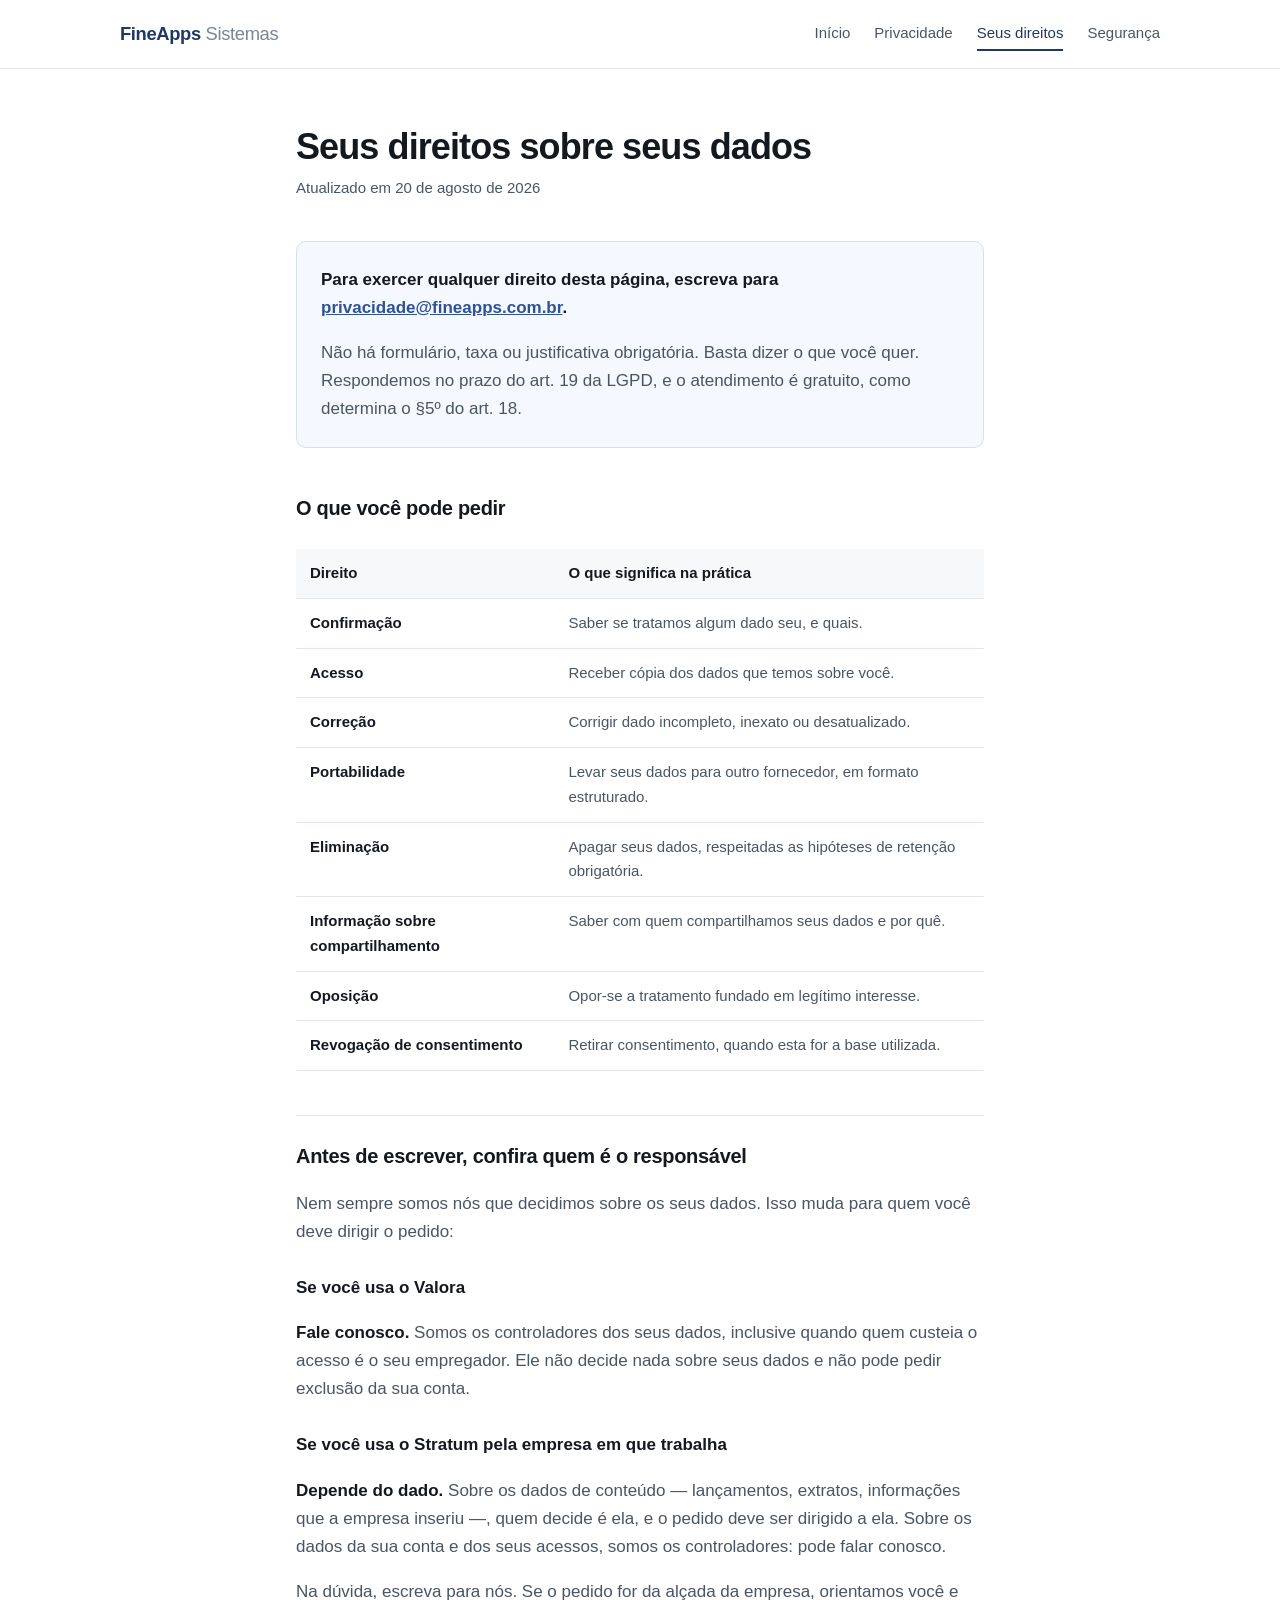
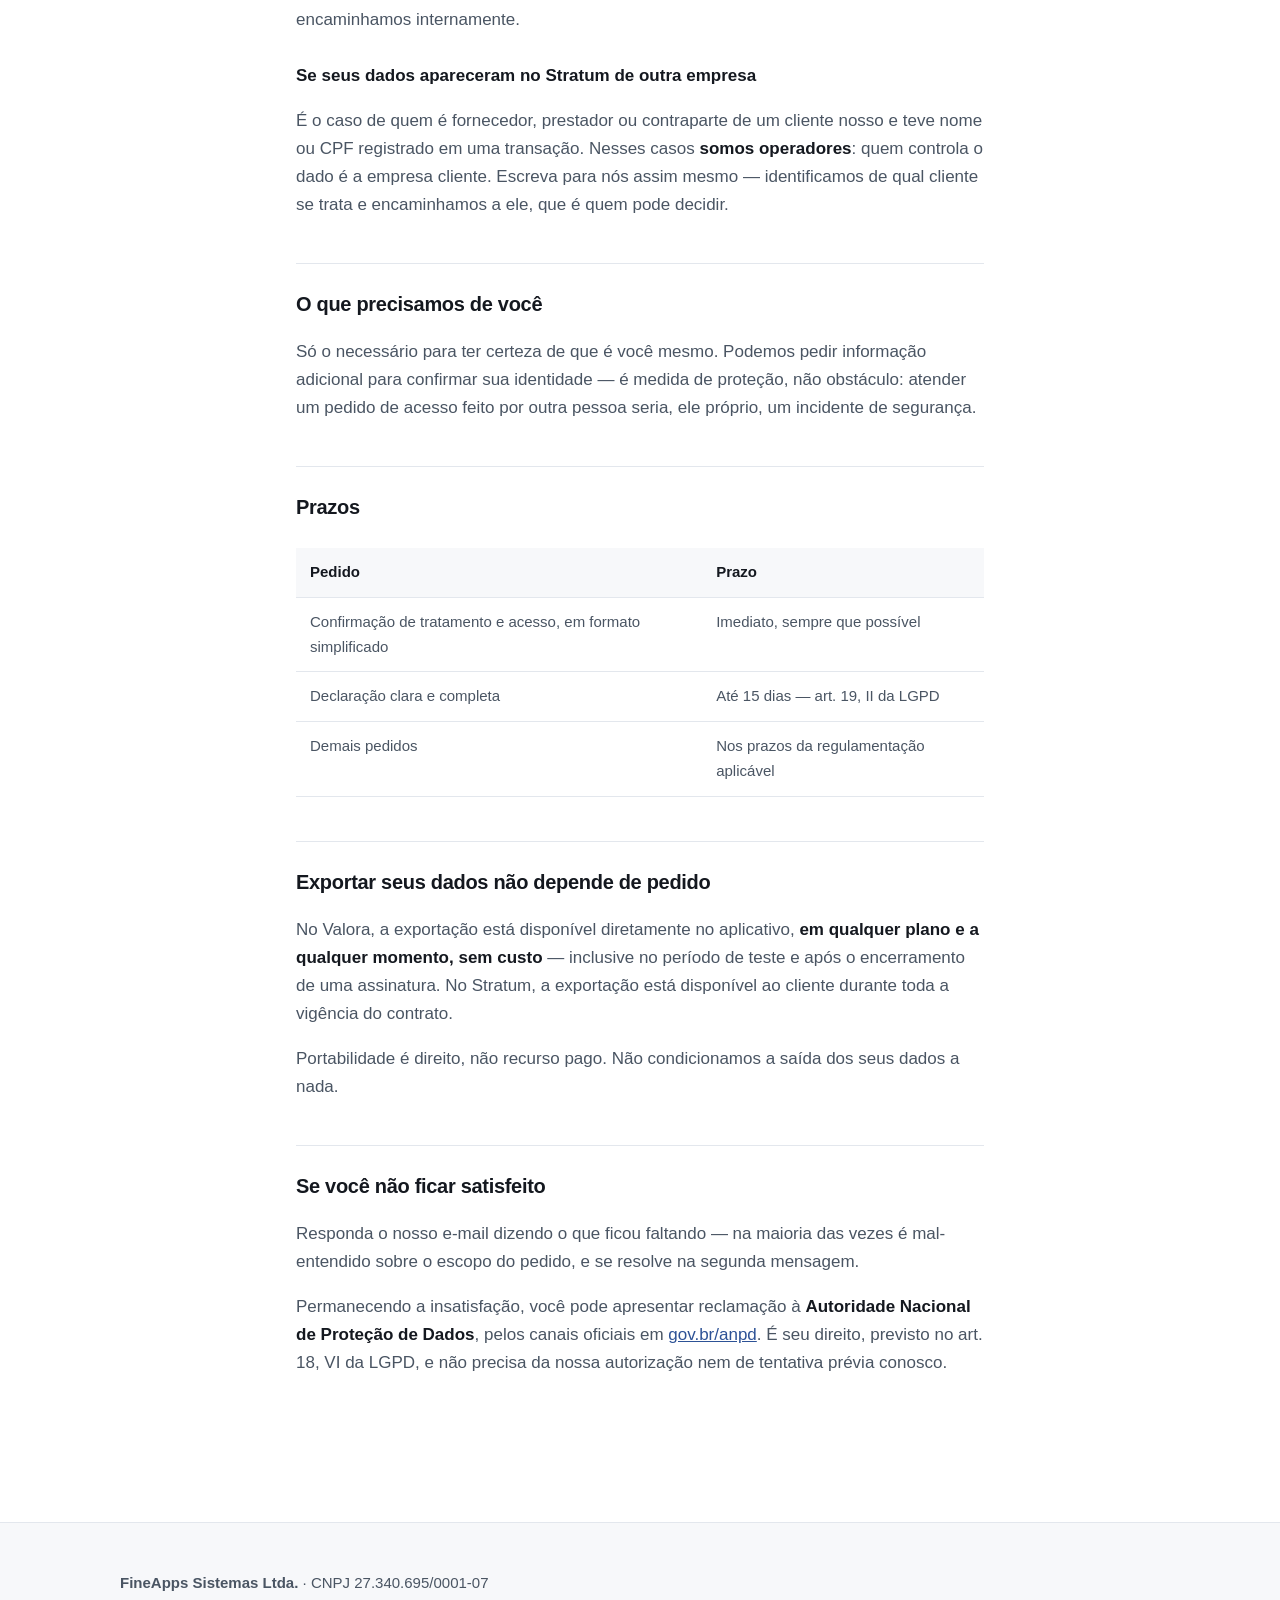
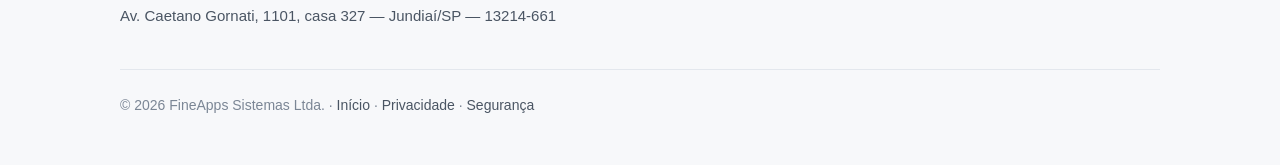
==== direitos.html @ 84ca92c9 "Add files via upload" ====
<!DOCTYPE html>
<html lang="pt-BR">
<head>
<meta charset="utf-8">
<meta name="viewport" content="width=device-width, initial-scale=1">
<title>Seus direitos sobre seus dados — FineApps Sistemas</title>
<meta name="description" content="Como exercer seus direitos de titular de dados pessoais junto à FineApps Sistemas Ltda.">
<link rel="stylesheet" href="style.css">
</head>
<body>

<a class="pular-para-conteudo" href="#conteudo">Pular para o conteúdo</a>

<header class="cabecalho">
  <div class="envoltorio">
    <a class="marca" href="index.html">FineApps <span>Sistemas</span></a>
    <nav class="navegacao" aria-label="Principal">
      <a href="index.html">Início</a>
      <a href="privacidade.html">Privacidade</a>
      <a href="direitos.html" aria-current="page">Seus direitos</a>
      <a href="seguranca.html">Segurança</a>
    </nav>
  </div>
</header>

<main id="conteudo" class="documento-longo">
  <div class="envoltorio coluna-texto">

    <h1>Seus direitos sobre seus dados</h1>
    <p class="vigencia">Atualizado em 20 de agosto de 2026</p>

    <div class="caixa">
      <p><strong>Para exercer qualquer direito desta página, escreva para
      <a class="email" href="mailto:privacidade@fineapps.com.br">privacidade@fineapps.com.br</a>.</strong></p>
      <p>
        Não há formulário, taxa ou justificativa obrigatória. Basta dizer o que você quer.
        Respondemos no prazo do art. 19 da LGPD, e o atendimento é gratuito, como determina
        o §5º do art. 18.
      </p>
    </div>

    <h2>O que você pode pedir</h2>

    <div class="tabela-envoltorio">
    <table>
      <thead>
        <tr><th>Direito</th><th>O que significa na prática</th></tr>
      </thead>
      <tbody>
        <tr>
          <td><strong>Confirmação</strong></td>
          <td>Saber se tratamos algum dado seu, e quais.</td>
        </tr>
        <tr>
          <td><strong>Acesso</strong></td>
          <td>Receber cópia dos dados que temos sobre você.</td>
        </tr>
        <tr>
          <td><strong>Correção</strong></td>
          <td>Corrigir dado incompleto, inexato ou desatualizado.</td>
        </tr>
        <tr>
          <td><strong>Portabilidade</strong></td>
          <td>Levar seus dados para outro fornecedor, em formato estruturado.</td>
        </tr>
        <tr>
          <td><strong>Eliminação</strong></td>
          <td>Apagar seus dados, respeitadas as hipóteses de retenção obrigatória.</td>
        </tr>
        <tr>
          <td><strong>Informação sobre compartilhamento</strong></td>
          <td>Saber com quem compartilhamos seus dados e por quê.</td>
        </tr>
        <tr>
          <td><strong>Oposição</strong></td>
          <td>Opor-se a tratamento fundado em legítimo interesse.</td>
        </tr>
        <tr>
          <td><strong>Revogação de consentimento</strong></td>
          <td>Retirar consentimento, quando esta for a base utilizada.</td>
        </tr>
      </tbody>
    </table>
    </div>

    <h2>Antes de escrever, confira quem é o responsável</h2>
    <p>
      Nem sempre somos nós que decidimos sobre os seus dados. Isso muda para quem você deve
      dirigir o pedido:
    </p>

    <h3>Se você usa o Valora</h3>
    <p>
      <strong>Fale conosco.</strong> Somos os controladores dos seus dados, inclusive quando quem
      custeia o acesso é o seu empregador. Ele não decide nada sobre seus dados e não pode pedir
      exclusão da sua conta.
    </p>

    <h3>Se você usa o Stratum pela empresa em que trabalha</h3>
    <p>
      <strong>Depende do dado.</strong> Sobre os dados de conteúdo — lançamentos, extratos,
      informações que a empresa inseriu —, quem decide é ela, e o pedido deve ser dirigido a ela.
      Sobre os dados da sua conta e dos seus acessos, somos os controladores: pode falar conosco.
    </p>
    <p>
      Na dúvida, escreva para nós. Se o pedido for da alçada da empresa, orientamos você e
      encaminhamos internamente.
    </p>

    <h3>Se seus dados apareceram no Stratum de outra empresa</h3>
    <p>
      É o caso de quem é fornecedor, prestador ou contraparte de um cliente nosso e teve nome ou
      CPF registrado em uma transação. Nesses casos <strong>somos operadores</strong>: quem
      controla o dado é a empresa cliente. Escreva para nós assim mesmo — identificamos de qual
      cliente se trata e encaminhamos a ele, que é quem pode decidir.
    </p>

    <h2>O que precisamos de você</h2>
    <p>
      Só o necessário para ter certeza de que é você mesmo. Podemos pedir informação adicional
      para confirmar sua identidade — é medida de proteção, não obstáculo: atender um pedido de
      acesso feito por outra pessoa seria, ele próprio, um incidente de segurança.
    </p>

    <h2>Prazos</h2>
    <div class="tabela-envoltorio">
    <table>
      <thead>
        <tr><th>Pedido</th><th>Prazo</th></tr>
      </thead>
      <tbody>
        <tr>
          <td>Confirmação de tratamento e acesso, em formato simplificado</td>
          <td>Imediato, sempre que possível</td>
        </tr>
        <tr>
          <td>Declaração clara e completa</td>
          <td>Até 15 dias — art. 19, II da LGPD</td>
        </tr>
        <tr>
          <td>Demais pedidos</td>
          <td>Nos prazos da regulamentação aplicável</td>
        </tr>
      </tbody>
    </table>
    </div>

    <h2>Exportar seus dados não depende de pedido</h2>
    <p>
      No Valora, a exportação está disponível diretamente no aplicativo, <strong>em qualquer
      plano e a qualquer momento, sem custo</strong> — inclusive no período de teste e após o
      encerramento de uma assinatura. No Stratum, a exportação está disponível ao cliente durante
      toda a vigência do contrato.
    </p>
    <p>
      Portabilidade é direito, não recurso pago. Não condicionamos a saída dos seus dados a nada.
    </p>

    <h2>Se você não ficar satisfeito</h2>
    <p>
      Responda o nosso e-mail dizendo o que ficou faltando — na maioria das vezes é mal-entendido
      sobre o escopo do pedido, e se resolve na segunda mensagem.
    </p>
    <p>
      Permanecendo a insatisfação, você pode apresentar reclamação à
      <strong>Autoridade Nacional de Proteção de Dados</strong>, pelos canais oficiais em
      <a href="https://www.gov.br/anpd" rel="noopener">gov.br/anpd</a>. É seu direito, previsto
      no art. 18, VI da LGPD, e não precisa da nossa autorização nem de tentativa prévia conosco.
    </p>

  </div>
</main>

<footer class="rodape">
  <div class="envoltorio">
    <p><strong>FineApps Sistemas Ltda.</strong> · CNPJ 27.340.695/0001-07</p>
    <p>Av. Caetano Gornati, 1101, casa 327 — Jundiaí/SP — 13214-661</p>
    <p class="aviso-legal">
      © 2026 FineApps Sistemas Ltda. ·
      <a href="index.html">Início</a> ·
      <a href="privacidade.html">Privacidade</a> ·
      <a href="seguranca.html">Segurança</a>
    </p>
  </div>
</footer>

</body>
</html>
---- style.css ----
/* FineApps Sistemas Ltda. — folha de estilo do site institucional */

:root {
  --tinta:        #14181f;
  --tinta-suave:  #4a5563;
  --tinta-fraca:  #7b8695;
  --papel:        #ffffff;
  --papel-suave:  #f7f8fa;
  --linha:        #e3e7ed;
  --marca:        #1f3864;
  --marca-clara:  #2d5296;
  --destaque:     #f5f9ff;
  --largura:      68rem;
  --largura-texto: 46rem;
}

*, *::before, *::after { box-sizing: border-box; }

html { -webkit-text-size-adjust: 100%; scroll-behavior: smooth; }

body {
  margin: 0;
  font-family: -apple-system, BlinkMacSystemFont, "Segoe UI", Inter, Roboto, Helvetica, Arial, sans-serif;
  font-size: 1.0625rem;
  line-height: 1.65;
  color: var(--tinta);
  background: var(--papel);
  font-feature-settings: "kern", "liga";
}

/* ---------- estrutura ---------- */

.envoltorio { max-width: var(--largura); margin: 0 auto; padding: 0 1.5rem; }
.coluna-texto { max-width: var(--largura-texto); }

/* ---------- cabeçalho ---------- */

.cabecalho {
  border-bottom: 1px solid var(--linha);
  background: rgba(255,255,255,.92);
  backdrop-filter: saturate(180%) blur(8px);
  position: sticky; top: 0; z-index: 10;
}
.cabecalho .envoltorio {
  display: flex; align-items: center; justify-content: space-between;
  gap: 1.5rem; min-height: 4.25rem; flex-wrap: wrap;
}
.marca {
  font-weight: 650; font-size: 1.15rem; letter-spacing: -.02em;
  color: var(--marca); text-decoration: none; white-space: nowrap;
}
.marca span { color: var(--tinta-fraca); font-weight: 400; }
.navegacao { display: flex; gap: 1.5rem; flex-wrap: wrap; }
.navegacao a {
  color: var(--tinta-suave); text-decoration: none;
  font-size: .9375rem; padding: .25rem 0;
  border-bottom: 2px solid transparent;
}
.navegacao a:hover { color: var(--marca); border-bottom-color: var(--marca); }
.navegacao a[aria-current="page"] { color: var(--marca); border-bottom-color: var(--marca); }

/* ---------- abertura ---------- */

.abertura { padding: 5rem 0 4rem; border-bottom: 1px solid var(--linha); }
.abertura h1 {
  font-size: clamp(2rem, 5vw, 2.9rem); line-height: 1.15;
  letter-spacing: -.03em; margin: 0 0 1.25rem; font-weight: 680;
}
.abertura .linha-fina {
  font-size: clamp(1.05rem, 2.2vw, 1.25rem);
  color: var(--tinta-suave); margin: 0; max-width: 42rem;
}

/* ---------- seções ---------- */

.secao { padding: 4rem 0; border-bottom: 1px solid var(--linha); }
.secao:last-of-type { border-bottom: 0; }
.secao h2 {
  font-size: 1.5rem; letter-spacing: -.02em; margin: 0 0 1.5rem; font-weight: 650;
}
.secao h3 { font-size: 1.125rem; margin: 2rem 0 .75rem; font-weight: 620; }
.rotulo {
  text-transform: uppercase; letter-spacing: .09em; font-size: .75rem;
  font-weight: 620; color: var(--tinta-fraca); margin: 0 0 .75rem;
}

/* ---------- produtos ---------- */

.produtos { display: grid; gap: 1.5rem; grid-template-columns: repeat(auto-fit, minmax(19rem, 1fr)); }
.produto {
  border: 1px solid var(--linha); border-radius: 10px;
  padding: 1.75rem; background: var(--papel-suave);
}
.produto h3 { margin: 0 0 .25rem; font-size: 1.25rem; color: var(--marca); }
.produto .publico {
  font-size: .8125rem; color: var(--tinta-fraca);
  text-transform: uppercase; letter-spacing: .07em; margin: 0 0 1rem;
}
.produto p { margin: 0 0 .75rem; color: var(--tinta-suave); }
.produto p:last-child { margin-bottom: 0; }

/* ---------- documentos ---------- */

.documentos { display: grid; gap: 1rem; grid-template-columns: repeat(auto-fit, minmax(17rem, 1fr)); }
.documento {
  display: block; border: 1px solid var(--linha); border-radius: 10px;
  padding: 1.25rem 1.375rem; text-decoration: none; color: inherit;
  transition: border-color .15s, background .15s;
}
.documento:hover { border-color: var(--marca-clara); background: var(--destaque); }
.documento strong { display: block; color: var(--marca); margin-bottom: .25rem; font-weight: 620; }
.documento span { font-size: .9375rem; color: var(--tinta-suave); }

/* ---------- caixa de destaque ---------- */

.caixa {
  background: var(--destaque); border: 1px solid #d3e0f3;
  border-radius: 10px; padding: 1.5rem;
}
.caixa p:first-child { margin-top: 0; }
.caixa p:last-child { margin-bottom: 0; }

/* ---------- documento longo ---------- */

.documento-longo { padding: 3.5rem 0 4rem; }
.documento-longo h1 {
  font-size: clamp(1.75rem, 4vw, 2.25rem); letter-spacing: -.025em;
  margin: 0 0 .5rem; font-weight: 680; line-height: 1.2;
}
.vigencia { color: var(--tinta-fraca); font-size: .9375rem; margin: 0 0 2.5rem; }
.documento-longo h2 {
  font-size: 1.25rem; margin: 2.75rem 0 1rem; font-weight: 650;
  letter-spacing: -.015em; padding-top: 1.5rem; border-top: 1px solid var(--linha);
}
.documento-longo h2:first-of-type { border-top: 0; padding-top: 0; }
.documento-longo h3 { font-size: 1.0625rem; margin: 1.75rem 0 .5rem; font-weight: 620; }
.documento-longo p, .documento-longo li { color: var(--tinta-suave); }
.documento-longo strong { color: var(--tinta); font-weight: 620; }
.documento-longo ul, .documento-longo ol { padding-left: 1.25rem; }
.documento-longo li { margin-bottom: .5rem; }

/* ---------- tabela ---------- */

.tabela-envoltorio { overflow-x: auto; margin: 1.5rem 0; }
table { border-collapse: collapse; width: 100%; font-size: .9375rem; }
th, td {
  text-align: left; padding: .75rem .875rem;
  border-bottom: 1px solid var(--linha); vertical-align: top;
}
th { font-weight: 620; color: var(--tinta); background: var(--papel-suave); white-space: nowrap; }
td { color: var(--tinta-suave); }

/* ---------- rodapé ---------- */

.rodape {
  border-top: 1px solid var(--linha); background: var(--papel-suave);
  padding: 3rem 0 2.5rem; margin-top: 4rem; font-size: .9375rem;
}
.rodape-grade {
  display: grid; gap: 2.5rem;
  grid-template-columns: repeat(auto-fit, minmax(14rem, 1fr));
}
.rodape h4 {
  font-size: .75rem; text-transform: uppercase; letter-spacing: .09em;
  color: var(--tinta-fraca); margin: 0 0 .875rem; font-weight: 620;
}
.rodape ul { list-style: none; padding: 0; margin: 0; }
.rodape li { margin-bottom: .5rem; }
.rodape a { color: var(--tinta-suave); text-decoration: none; }
.rodape a:hover { color: var(--marca); text-decoration: underline; }
.rodape p { margin: 0 0 .5rem; color: var(--tinta-suave); }
.rodape .aviso-legal {
  margin-top: 2.5rem; padding-top: 1.5rem; border-top: 1px solid var(--linha);
  color: var(--tinta-fraca); font-size: .875rem;
}

/* ---------- utilidades ---------- */

a { color: var(--marca-clara); }
a:hover { color: var(--marca); }
.email { font-weight: 620; white-space: nowrap; }
.pular-para-conteudo {
  position: absolute; left: -9999px; top: 0;
  background: var(--marca); color: #fff; padding: .75rem 1.25rem; z-index: 20;
}
.pular-para-conteudo:focus { left: 0; }

@media (max-width: 34rem) {
  .cabecalho .envoltorio { min-height: auto; padding-top: .875rem; padding-bottom: .875rem; }
  .navegacao { gap: 1rem; }
  .abertura { padding: 3.5rem 0 3rem; }
  .secao { padding: 3rem 0; }
}

@media print {
  .cabecalho, .rodape .rodape-grade, .pular-para-conteudo { display: none; }
  body { font-size: 11pt; color: #000; }
  a { color: #000; text-decoration: underline; }
}
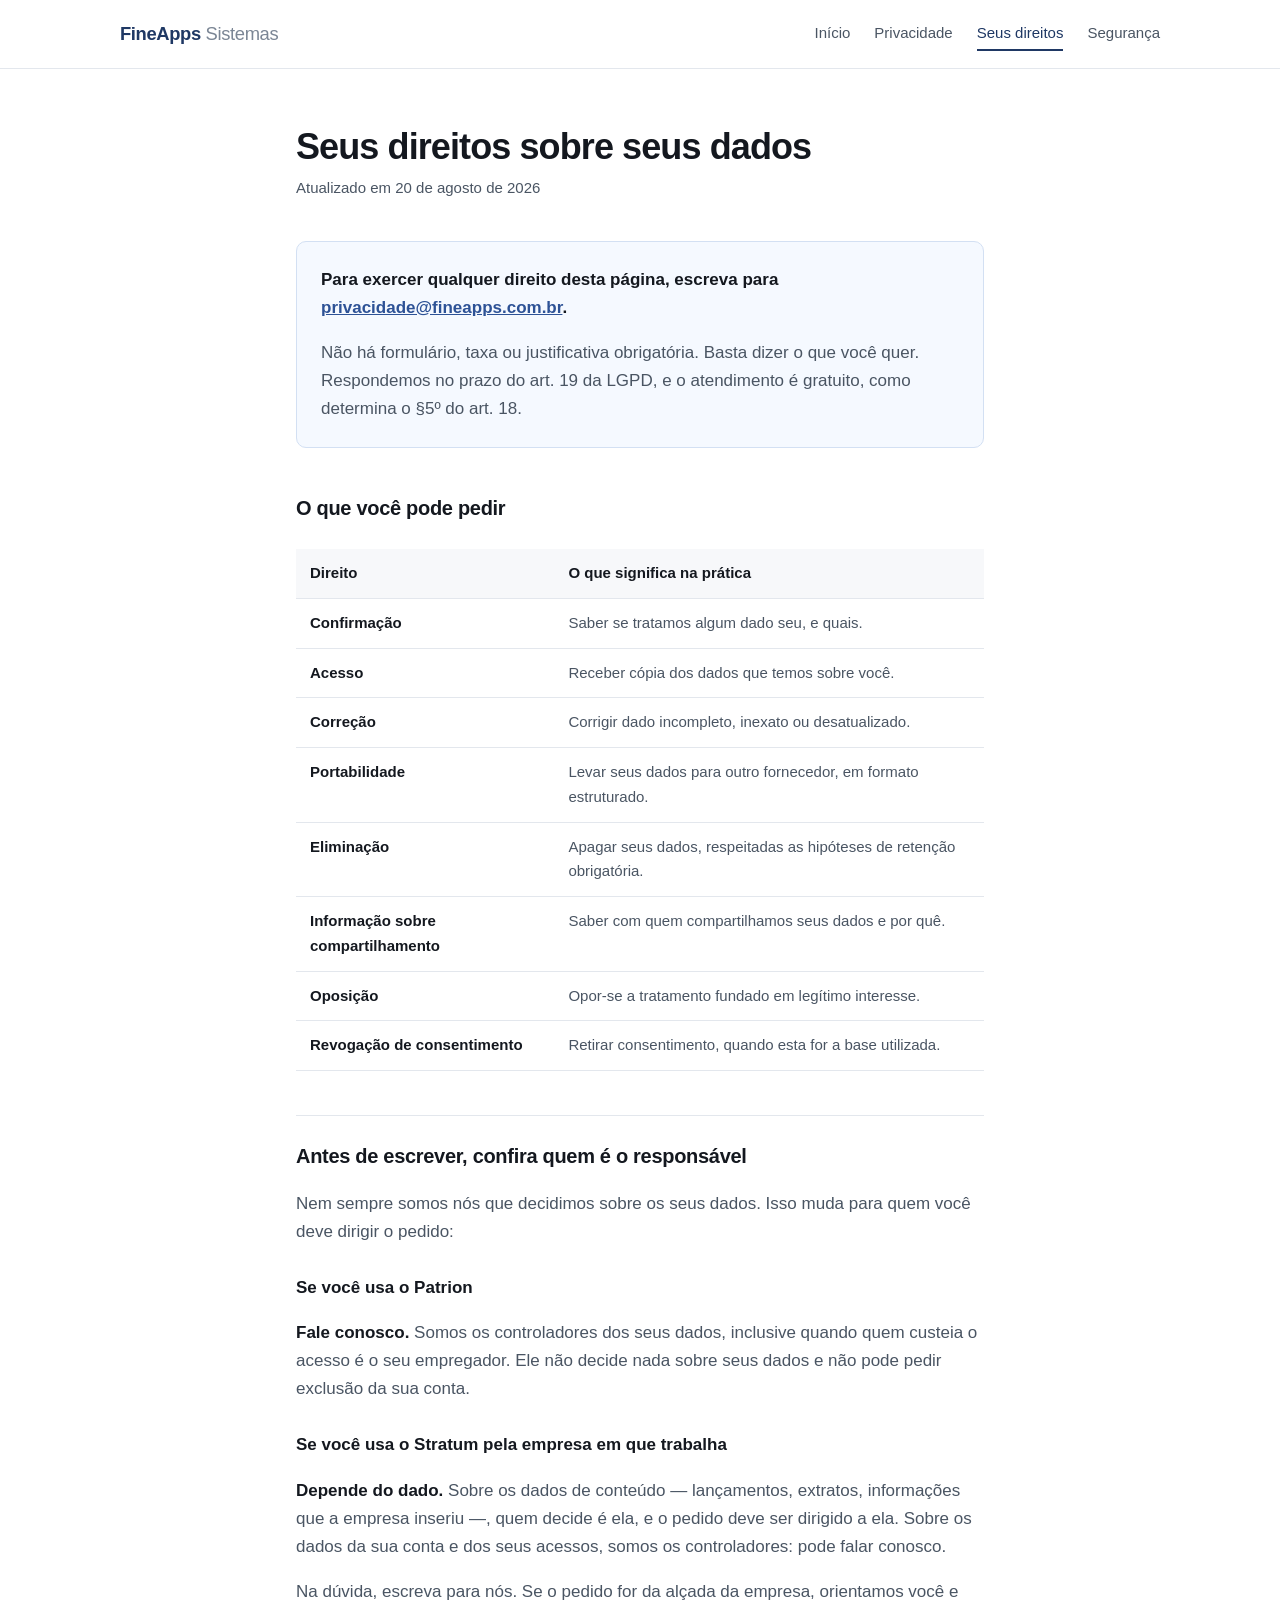
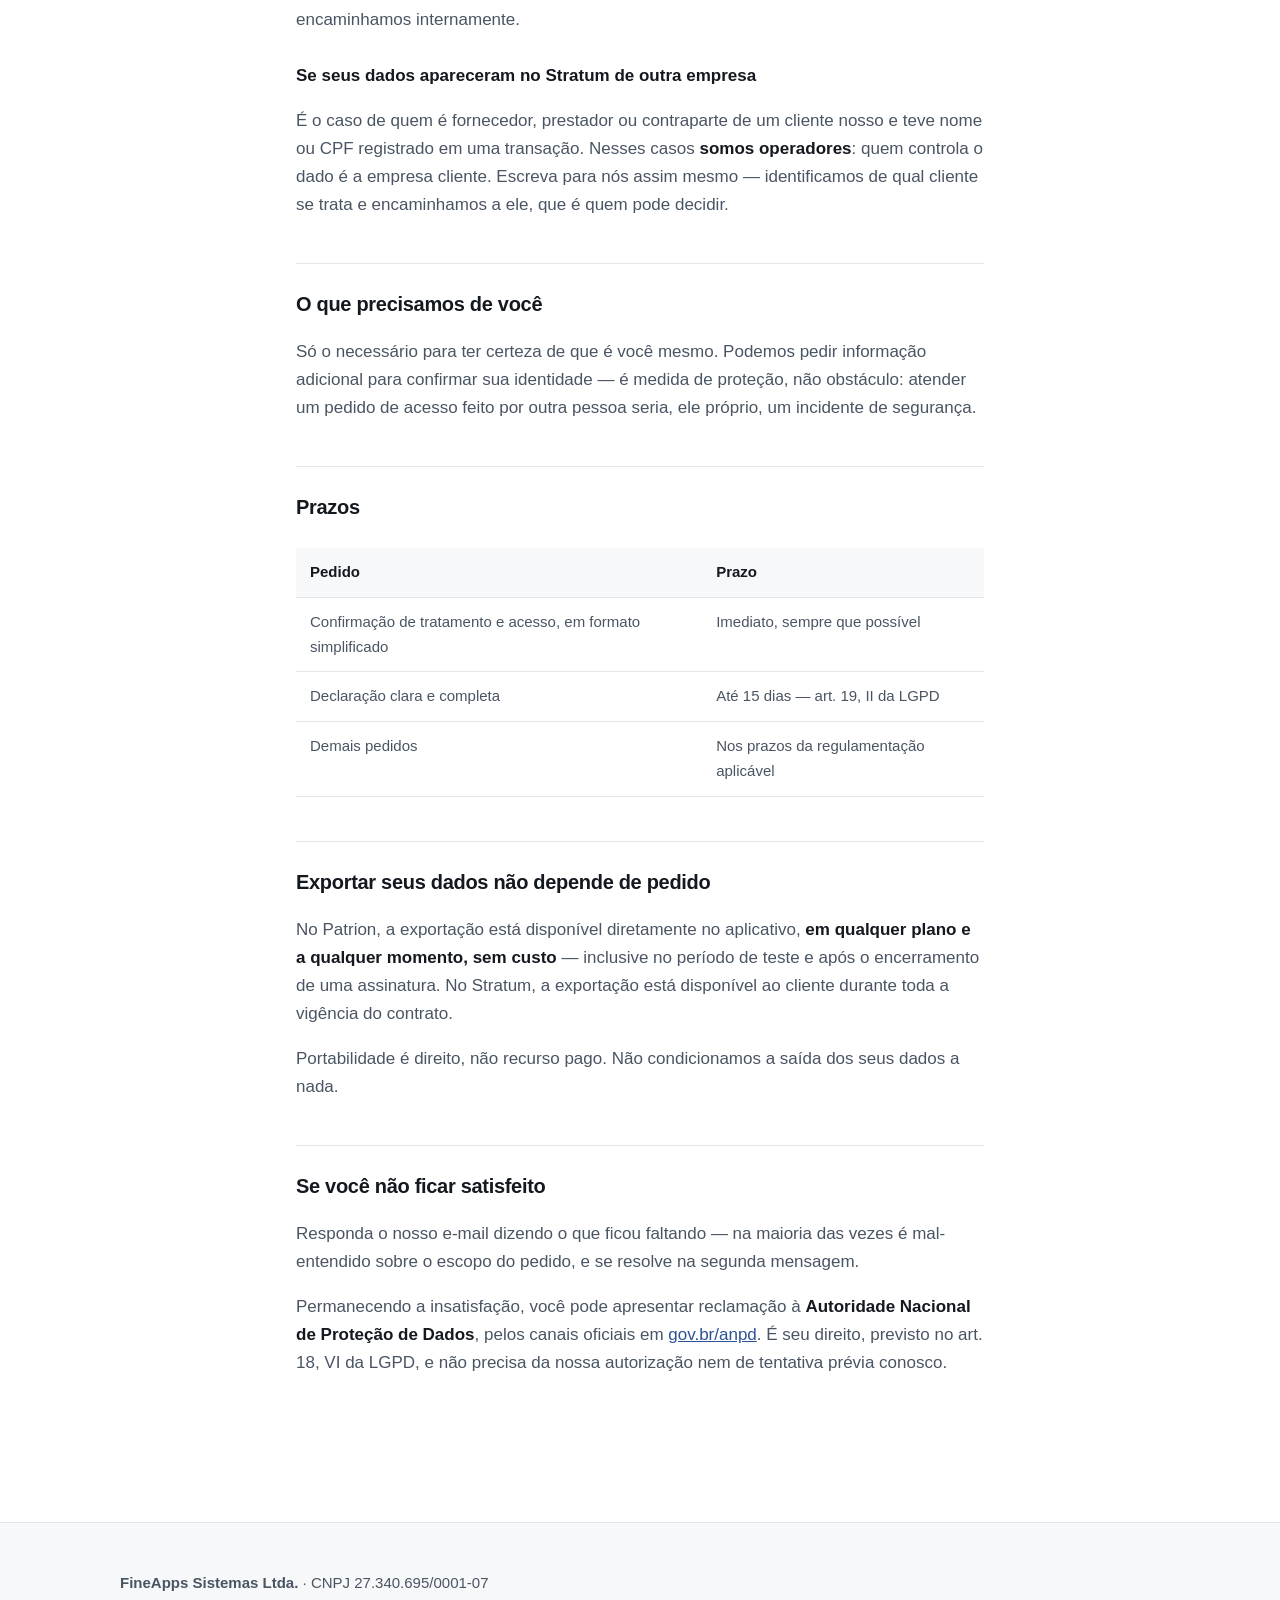
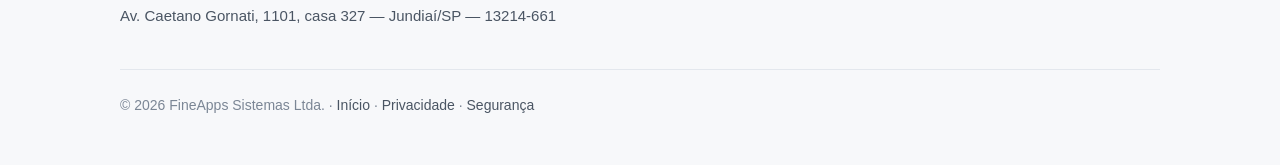
==== commit 62776c41: "Valora passa a se chamar Patrion no site Troca o nome em todas as páginas (início, privacidade, dire" ====
--- a/direitos.html
+++ b/direitos.html
@@ -89,7 +89,7 @@
       dirigir o pedido:
     </p>
 
-    <h3>Se você usa o Valora</h3>
+    <h3>Se você usa o Patrion</h3>
     <p>
       <strong>Fale conosco.</strong> Somos os controladores dos seus dados, inclusive quando quem
       custeia o acesso é o seu empregador. Ele não decide nada sobre seus dados e não pode pedir
@@ -147,7 +147,7 @@
 
     <h2>Exportar seus dados não depende de pedido</h2>
     <p>
-      No Valora, a exportação está disponível diretamente no aplicativo, <strong>em qualquer
+      No Patrion, a exportação está disponível diretamente no aplicativo, <strong>em qualquer
       plano e a qualquer momento, sem custo</strong> — inclusive no período de teste e após o
       encerramento de uma assinatura. No Stratum, a exportação está disponível ao cliente durante
       toda a vigência do contrato.
